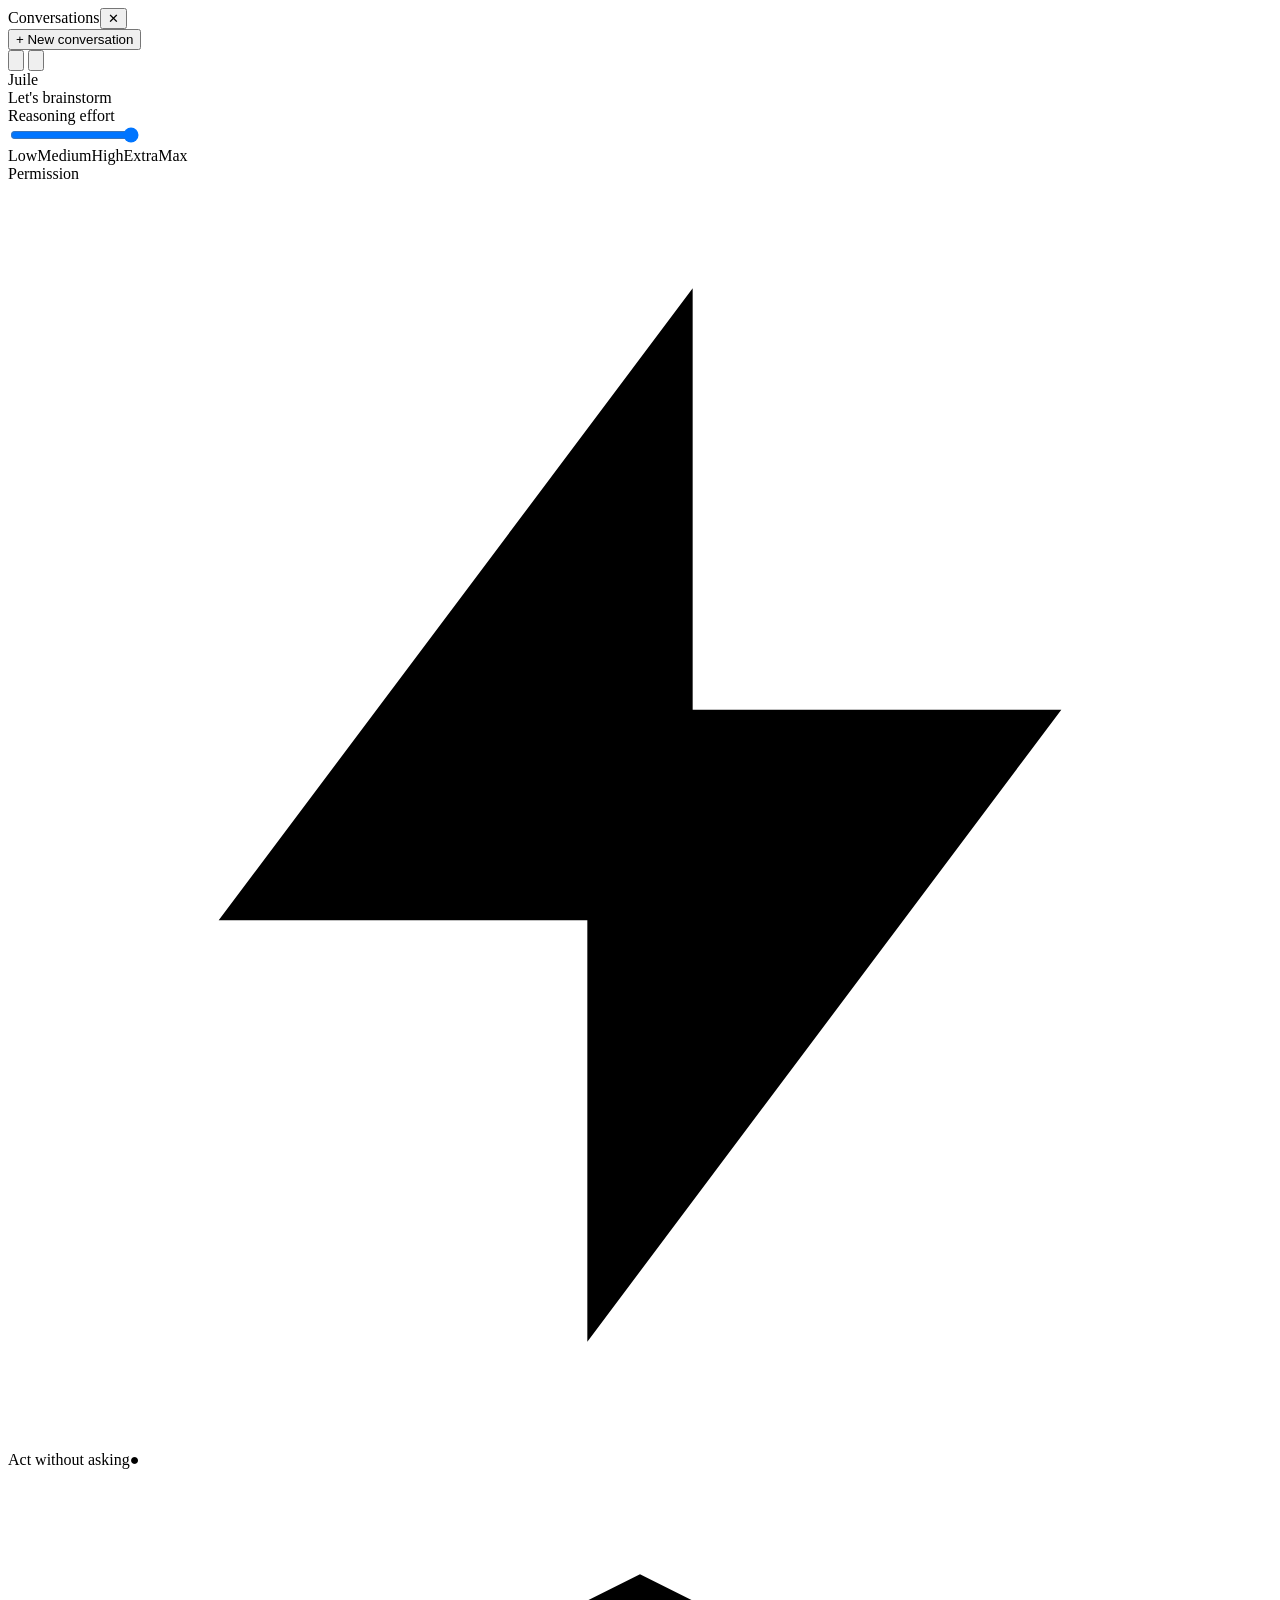
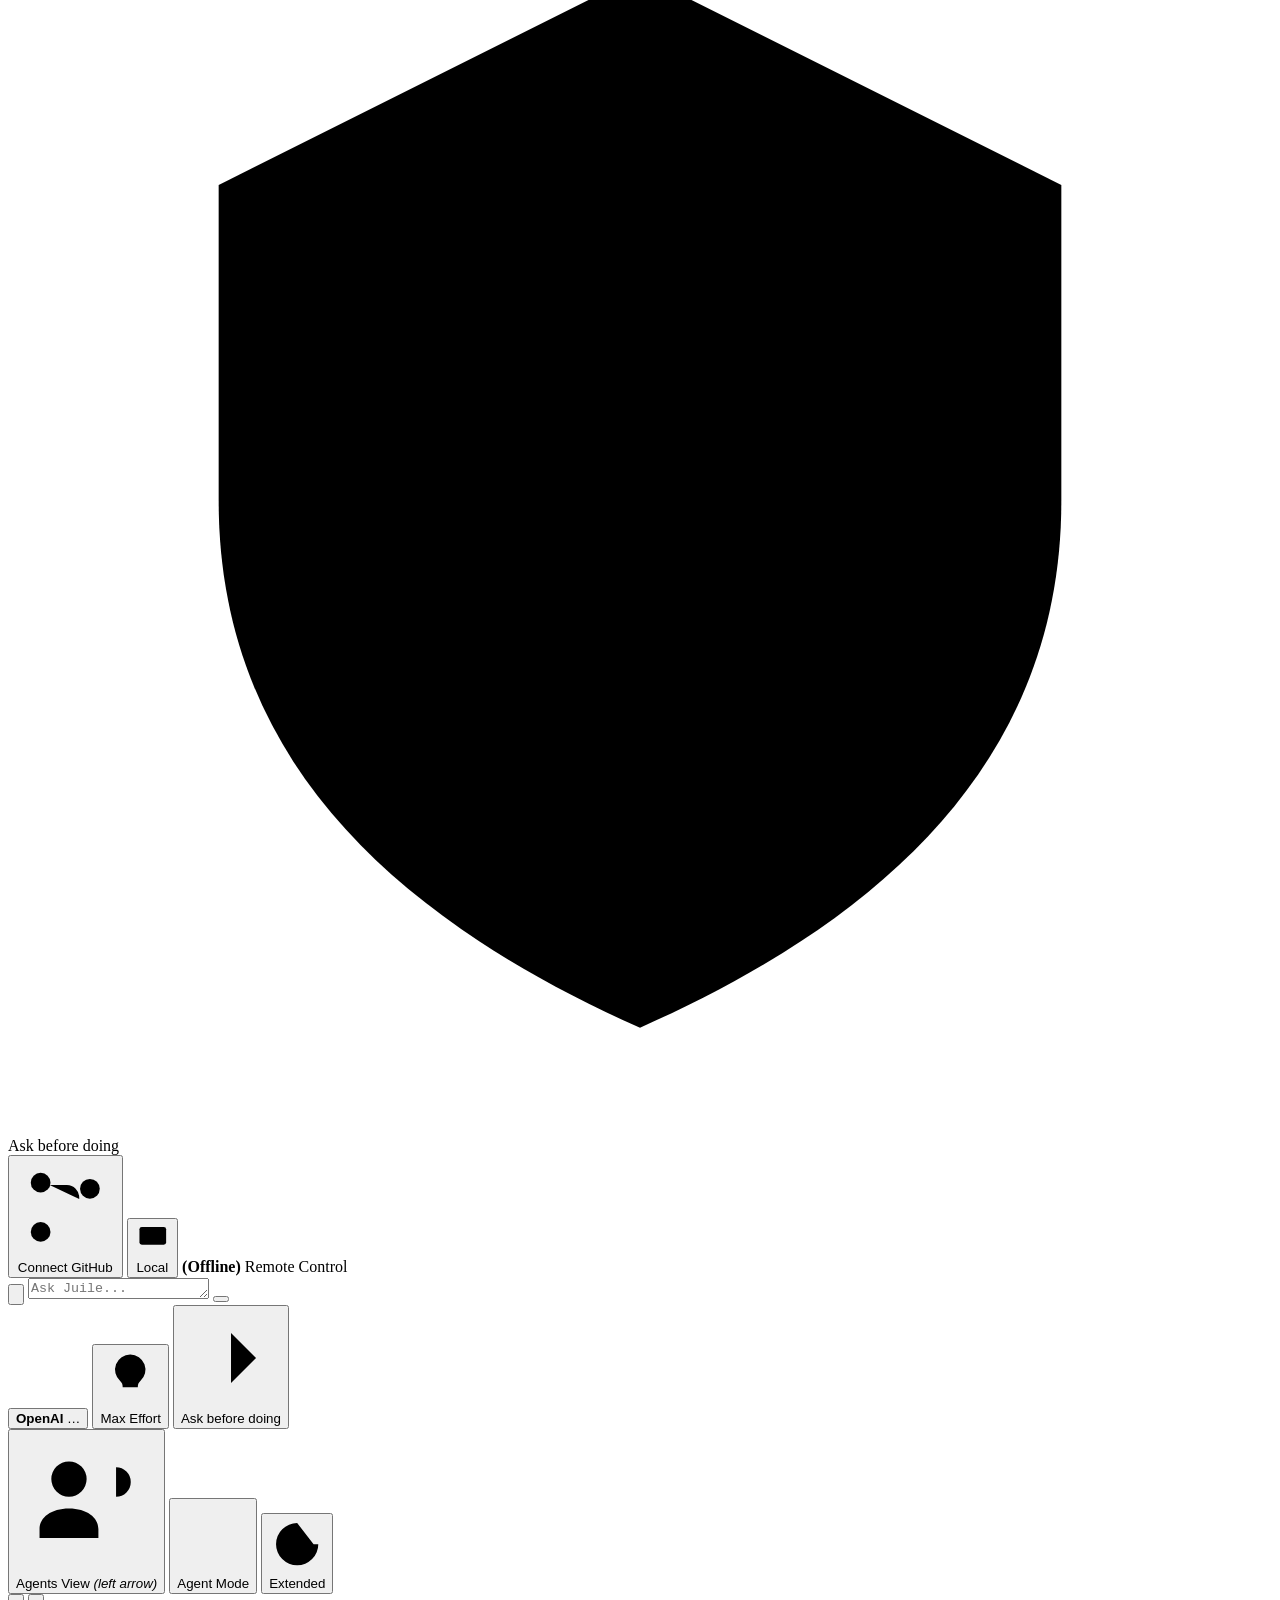
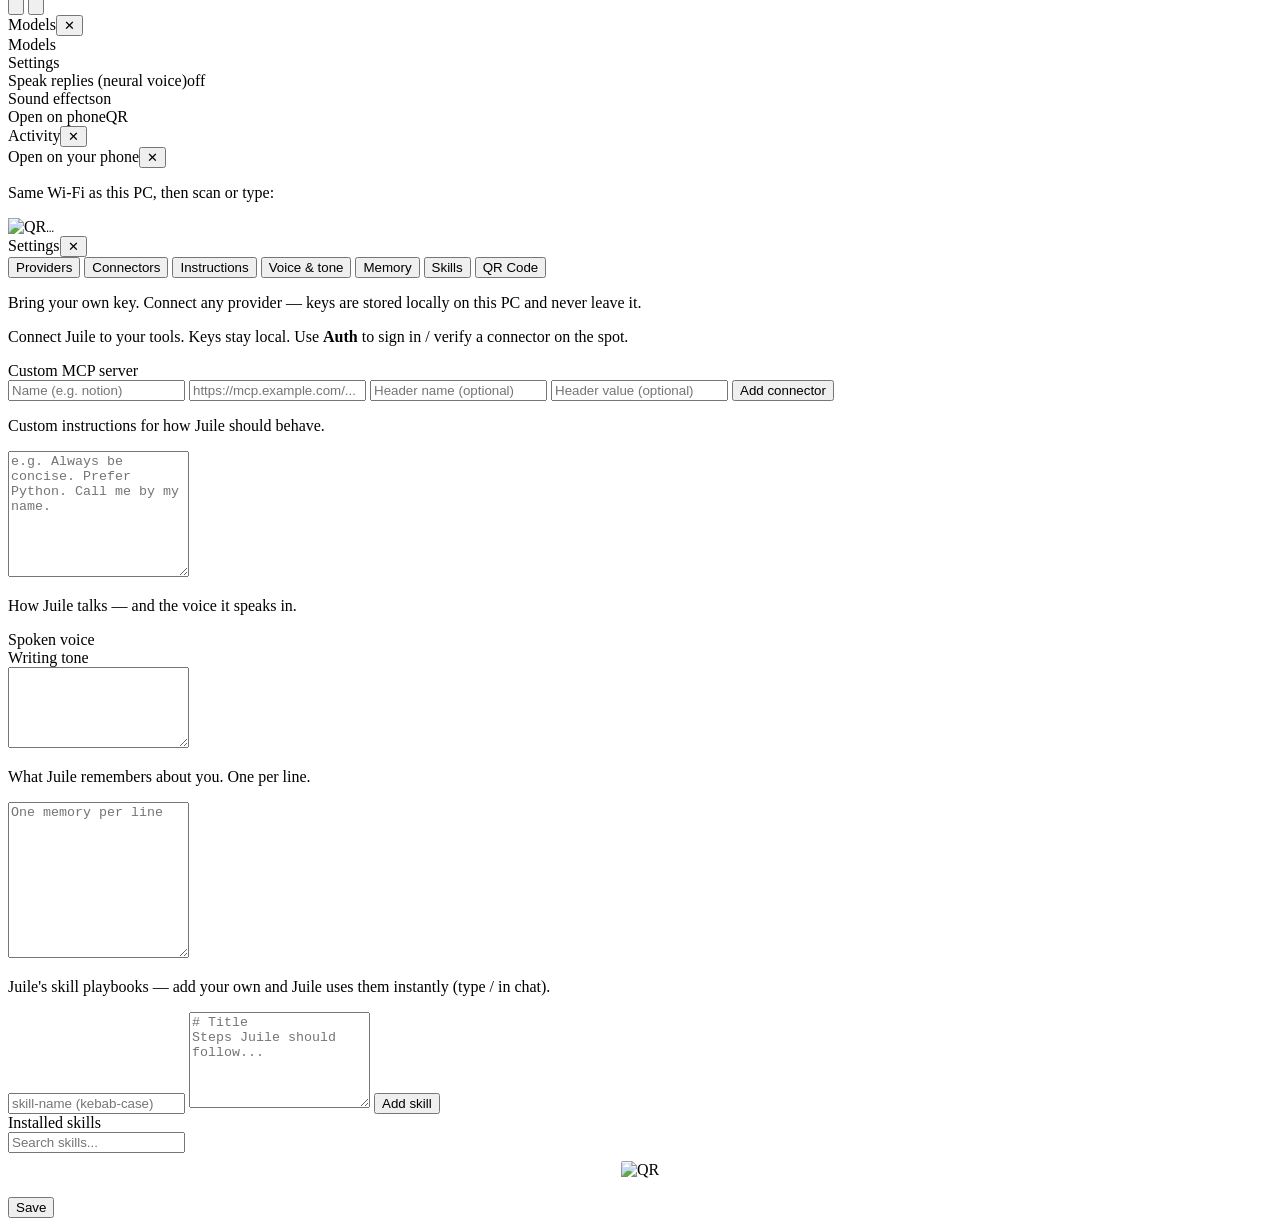
==== juile-windows/web/index.html @ 680b4dbb "Add Juile builds: juile-windows and juile-arch-linux - juile-windows/: Windows build (Juile.bat laun" ====
<!DOCTYPE html>
<html lang="en">
<head>
  <meta charset="UTF-8" />
  <meta name="viewport" content="width=device-width, initial-scale=1.0, maximum-scale=1.0" />
  <title>Juile</title>
  <link rel="icon" type="image/png" href="/logo.png?v=9" />
  <link rel="apple-touch-icon" href="/logo.png?v=9" />
  <link rel="preconnect" href="https://fonts.googleapis.com" />
  <link rel="preconnect" href="https://fonts.gstatic.com" crossorigin />
  <link href="https://fonts.googleapis.com/css2?family=Instrument+Sans:wght@400;500;600;700;800&family=Young+Serif&display=swap" rel="stylesheet" />
  <link rel="stylesheet" href="/styles.css?v=9" />
  <link rel="stylesheet" href="/styles2.css?v=9" />
  <link rel="stylesheet" href="/styles3.css?v=9" />
  <script src="https://cdn.jsdelivr.net/npm/marked/marked.min.js"></script>
  <script src="https://cdn.jsdelivr.net/npm/dompurify@3/dist/purify.min.js"></script>
  <script src="https://cdn.jsdelivr.net/npm/chart.js@4"></script>
</head>
<body>
  <!-- warm gradient background + soft glows -->
  <div class="bg" aria-hidden="true"><span class="glow g1"></span><span class="glow g2"></span><span class="glow g3"></span></div>

  <!-- left conversation sidebar -->
  <aside id="convPanel">
    <div class="cpHead"><span>Conversations</span><button id="cpClose" class="x">✕</button></div>
    <button id="cpNew" class="cpNew">+ New conversation</button>
    <div id="convPanelList"></div>
  </aside>

  <!-- top-left: new conversation + conversations list + title -->
  <header id="topbar">
    <button class="tlbtn" id="iconPlus" title="New conversation"><svg viewBox="0 0 24 24"><line x1="12" y1="5" x2="12" y2="19"/><line x1="5" y1="12" x2="19" y2="12"/></svg></button>
    <button class="tlbtn" id="greetingPill" title="Conversations">
      <svg viewBox="0 0 24 24"><circle cx="12" cy="12" r="8.5"/><circle cx="12" cy="12" r="3"/></svg>
    </button>
    <div id="greetingText" class="convtitle">Juile</div>
  </header>

  <!-- center presence + transcript (fades into the orbs) -->
  <main id="stage">
    <div id="transcript"></div>
    <div id="circles"><span class="circle"></span><span class="circle"></span><span class="circle"></span><span class="circle"></span></div>
    <div id="greeting">Let's brainstorm</div>
  </main>

  <!-- composer -->
  <div id="composer">
    <div id="attachments"></div>
    <div id="imgPreview" class="hidden"></div>
    <div id="jstatus" class="hidden"></div>
    <div id="queue"></div>

    <!-- floating menus (open upward, liquid glass) -->
    <div id="cmdMenu" class="hidden"></div>
    <div id="plusMenu" class="hidden"></div>
    <div id="ghMenu" class="popmenu hidden"></div>
    <div id="localMenu" class="popmenu hidden"></div>
    <div id="modeMenu" class="popmenu hidden"></div>
    <div id="speedMenu" class="popmenu hidden"></div>
    <div id="effortMenu" class="popmenu hidden">
      <div class="dd-title">Reasoning effort</div>
      <input type="range" min="0" max="4" step="1" value="4" id="effortSlider" />
      <div class="dd-scale"><span>Low</span><span>Medium</span><span>High</span><span>Extra</span><span>Max</span></div>
      <div class="dd-title">Permission</div>
      <div class="dd-opt" data-perm="bypass"><svg viewBox="0 0 24 24"><polygon points="13 2 4 14 11 14 11 22 20 10 13 10 13 2"/></svg><span>Act without asking</span><span class="ck" id="ckBypass">●</span></div>
      <div class="dd-opt" data-perm="ask"><svg viewBox="0 0 24 24"><path d="M12 2l8 4v6c0 5-3.5 8-8 10-4.5-2-8-5-8-10V6z"/></svg><span>Ask before doing</span><span class="ck" id="ckAsk"></span></div>
    </div>
    <div id="askMenu" class="hidden"></div>
    <div id="permMenu" class="hidden"></div>

    <div class="cbox">
      <!-- context bar: GitHub repo / Local folder / Remote control -->
      <div id="ctxBar">
        <button class="cchip" id="ghChip" title="GitHub access">
          <svg viewBox="0 0 24 24" class="i-branch"><circle cx="6" cy="6" r="2.4"/><circle cx="6" cy="18" r="2.4"/><circle cx="18" cy="7.5" r="2.4"/><path d="M6 8.4v7.2M8.2 6.6h4.2a3 3 0 0 1 3 3v.4"/></svg>
          <span id="ghChipText">Connect GitHub</span>
        </button>
        <button class="cchip" id="localChip" title="Local folder focus">
          <svg viewBox="0 0 24 24" class="i-local"><rect x="3" y="4" width="18" height="12" rx="1.6"/><path d="M2 20h20"/></svg>
          <span id="localChipText">Local</span>
        </button>
        <span class="cchip status" id="remoteChip" title="Phone ↔ PC link">
          <span class="rdot"></span><b id="remoteState">(Offline)</b>&nbsp;Remote Control
        </span>
      </div>

      <!-- agents view (replaces the input row when toggled) -->
      <div id="agentsView" class="hidden"></div>

      <!-- input row -->
      <div id="inputBar">
        <button class="plus" id="addBtn" title="More"><svg viewBox="0 0 24 24"><line x1="12" y1="5" x2="12" y2="19"/><line x1="5" y1="12" x2="19" y2="12"/></svg></button>
        <textarea id="input" rows="1" placeholder="Ask Juile..."></textarea>
        <button class="send" id="sendBtn" title="Send"></button>
      </div>

      <!-- meta row: model / effort / permission -->
      <div id="metaRow">
        <button class="mchip model" id="modelChip"><b>OpenAI</b> <span id="modelName">…</span></button>
        <span class="mdot"></span>
        <button class="mchip" id="effortPill"><svg viewBox="0 0 24 24" class="i-bulb"><path d="M9 18h6M10 21h4M12 3a6 6 0 0 0-4 10.5c.8.8 1 1.4 1 2.5h6c0-1.1.2-1.7 1-2.5A6 6 0 0 0 12 3z"/></svg><span id="effortLabel">Max Effort</span></button>
        <span class="mdot"></span>
        <button class="mchip" id="permChip"><svg viewBox="0 0 24 24" class="i-perm"><path d="M5 12h13M12 6l6 6-6 6"/></svg><span id="permChipText">Ask before doing</span></button>
      </div>

      <!-- mode row: agents view / interaction mode / speed -->
      <div id="modeRow">
        <button class="mchip" id="agentsBtn"><svg viewBox="0 0 24 24" class="i-agents"><path d="M9 11a3 3 0 1 0 0-6 3 3 0 0 0 0 6zm0 2c-3 0-5 1.5-5 3.5V18h10v-1.5C14 14.5 12 13 9 13zm8-2a2.5 2.5 0 1 0 0-5"/></svg><span>Agents View</span> <i>(left arrow)</i></button>
        <button class="mchip" id="imodeChip"><svg viewBox="0 0 24 24" class="i-mode"><path d="M3 6h18M3 12h18M3 18h12"/></svg><span id="imodeLabel">Agent Mode</span></button>
        <button class="mchip" id="speedChip"><svg viewBox="0 0 24 24" class="i-speed"><path d="M12 3a9 9 0 1 0 9 9h-2M12 12l5-3"/></svg><span id="speedLabel">Extended</span></button>
      </div>
    </div>
  </div>

  <!-- bottom-left: settings + activity -->
  <div id="bottomLeft">
    <button class="blbtn" id="iconTune" title="Settings"><svg viewBox="0 0 24 24"><line x1="4" y1="8" x2="20" y2="8"/><circle cx="9" cy="8" r="2.4"/><line x1="4" y1="16" x2="20" y2="16"/><circle cx="15" cy="16" r="2.4"/></svg></button>
    <button class="blbtn" id="iconShare" title="Activity log"><svg viewBox="0 0 24 24"><circle cx="6" cy="12" r="2.3"/><circle cx="18" cy="6" r="2.3"/><circle cx="18" cy="18" r="2.3"/><line x1="8" y1="11" x2="16" y2="7"/><line x1="8" y1="13" x2="16" y2="17"/></svg></button>
  </div>

  <input type="file" id="fileInput" multiple hidden />

  <div id="modelPanel" class="panel hidden">
    <div class="panel-head">Models<button class="x" data-close="modelPanel">✕</button></div>
    <div id="providerList"></div>
    <div class="panel-sub">Models</div>
    <div id="modelList"></div>
    <div class="panel-sub">Settings</div>
    <div class="opt" id="ttsToggle"><span>Speak replies (neural voice)</span><span class="badge" id="ttsState">off</span></div>
    <div class="opt" id="sfxToggle"><span>Sound effects</span><span class="badge on" id="sfxState">on</span></div>
    <div class="opt" id="phoneOpt"><span>Open on phone</span><span class="badge">QR</span></div>
  </div>

  <aside id="logPanel" class="hidden">
    <div class="panel-head">Activity<button class="x" data-close="logPanel">✕</button></div>
    <div id="logItems"></div>
  </aside>

  <div id="phonePanel" class="panel hidden">
    <div class="panel-head">Open on your phone<button class="x" data-close="phonePanel">✕</button></div>
    <p class="muted">Same Wi-Fi as this PC, then scan or type:</p>
    <img id="qr" src="/qr.png" alt="QR" /><code id="lanUrl">…</code>
  </div>

  <!-- settings modal -->
  <div id="settingsModal" class="modal hidden">
    <div class="modal-card">
      <div class="modal-head"><span>Settings</span><button class="x" data-close="settingsModal">✕</button></div>
      <div class="setrow">
      <div class="tabs">
        <button class="tab sel" data-tab="providers">Providers</button>
        <button class="tab" data-tab="conn">Connectors</button>
        <button class="tab" data-tab="instr">Instructions</button>
        <button class="tab" data-tab="tone">Voice &amp; tone</button>
        <button class="tab" data-tab="mem">Memory</button>
        <button class="tab" data-tab="skills">Skills</button>
        <button class="tab" data-tab="qr">QR Code</button>
      </div>
      <div class="setpanes">

      <div class="tabpane" data-pane="providers">
        <p class="muted small">Bring your own key. Connect any provider — keys are stored locally on this PC and never leave it.</p>
        <div id="provForm"></div>
      </div>

      <div class="tabpane hidden" data-pane="conn">
        <p class="muted small">Connect Juile to your tools. Keys stay local. Use <b>Auth</b> to sign in / verify a connector on the spot.</p>
        <div id="mcpForm"></div>
        <div class="panel-sub">Custom MCP server</div>
        <input id="connName" placeholder="Name (e.g. notion)" />
        <input id="connUrl" placeholder="https://mcp.example.com/..." />
        <input id="connHName" placeholder="Header name (optional)" />
        <input id="connHVal" placeholder="Header value (optional)" />
        <button id="connAdd" class="primary">Add connector</button>
        <div id="connList"></div>
      </div>

      <div class="tabpane hidden" data-pane="instr">
        <p class="muted small">Custom instructions for how Juile should behave.</p>
        <textarea id="setInstr" rows="8" placeholder="e.g. Always be concise. Prefer Python. Call me by my name."></textarea>
      </div>
      <div class="tabpane hidden" data-pane="tone">
        <p class="muted small">How Juile talks — and the voice it speaks in.</p>
        <div class="panel-sub">Spoken voice</div>
        <div id="voicePicker" class="voicegrid"></div>
        <div class="panel-sub">Writing tone</div>
        <textarea id="setTone" rows="5"></textarea>
      </div>
      <div class="tabpane hidden" data-pane="mem">
        <p class="muted small">What Juile remembers about you. One per line.</p>
        <textarea id="setMem" rows="10" placeholder="One memory per line"></textarea>
      </div>
      <div class="tabpane hidden" data-pane="skills">
        <p class="muted small">Juile's skill playbooks — add your own and Juile uses them instantly (type / in chat).</p>
        <input id="skillName" placeholder="skill-name (kebab-case)" />
        <textarea id="skillBody" rows="6" placeholder="# Title&#10;Steps Juile should follow..."></textarea>
        <button id="skillAdd" class="primary">Add skill</button>
        <div class="panel-sub">Installed skills</div>
        <input id="skillSearch" placeholder="Search skills..." />
        <div id="skillList" style="max-height:240px;overflow:auto"></div>
      </div>
      <div class="tabpane hidden" data-pane="qr" style="text-align:center">
        <img id="qr2" src="/qr.png" alt="QR" style="width:200px;background:#fff;border-radius:10px;padding:8px" />
        <code id="lanUrl2" style="display:block;margin-top:10px"></code>
      </div>
      </div></div>
      <div class="modal-foot"><button id="setSave" class="primary">Save</button></div>
    </div>
  </div>

  <script src="/app.js?v=9"></script>
  <script src="/app2.js?v=9"></script>
  <script src="/app3.js?v=9"></script>
</body>
</html>
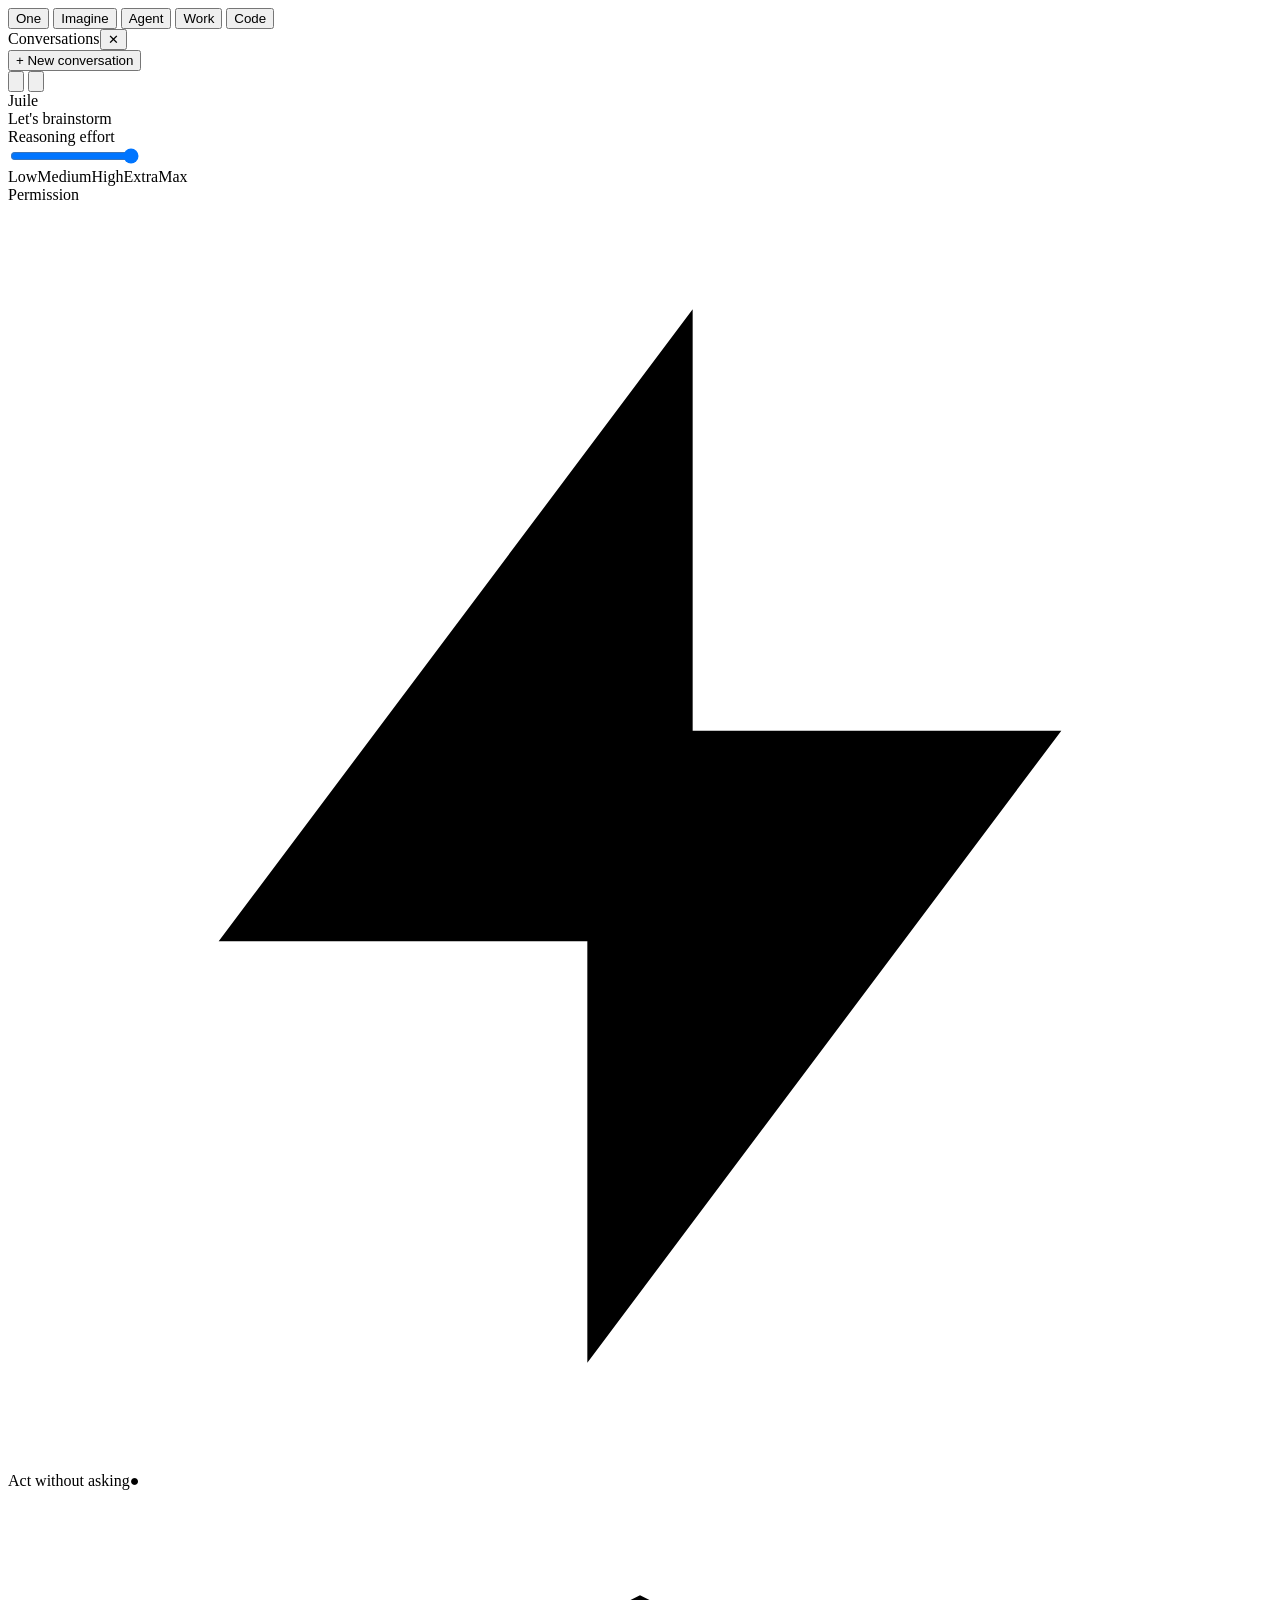
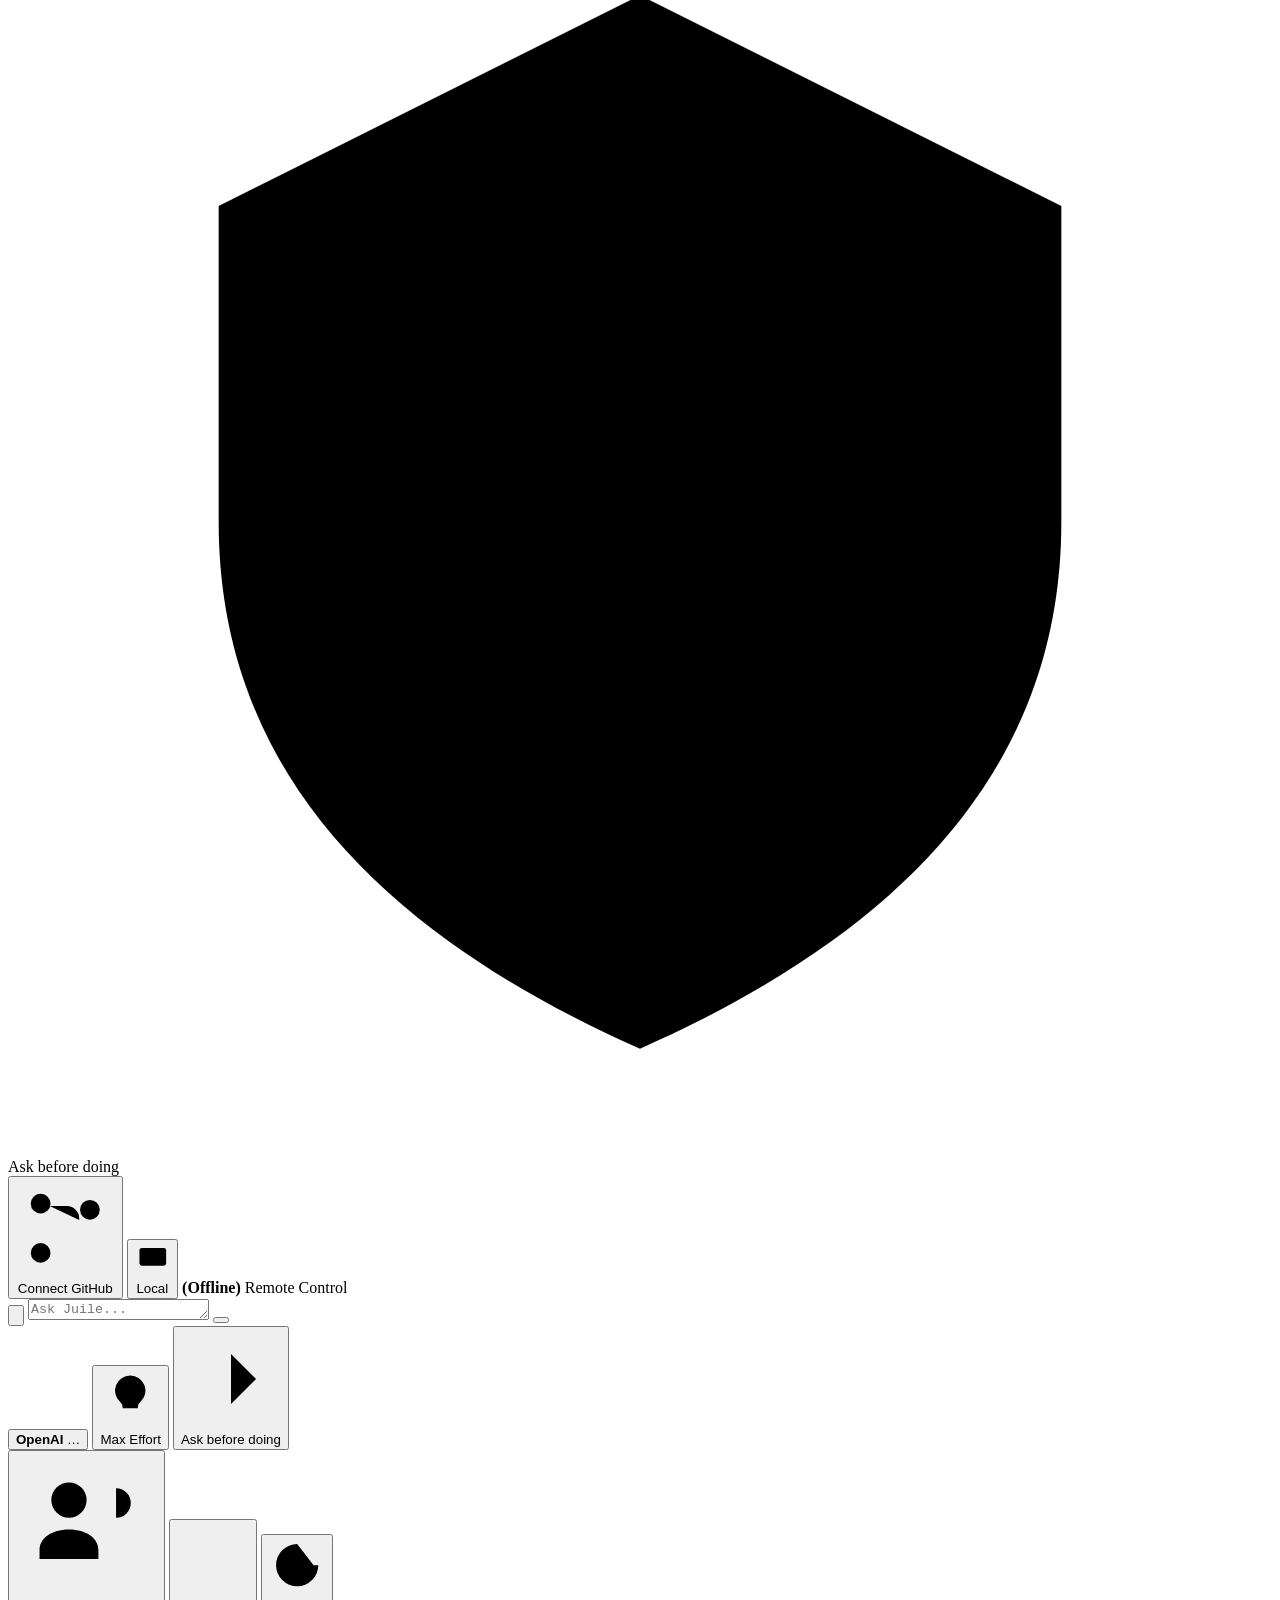
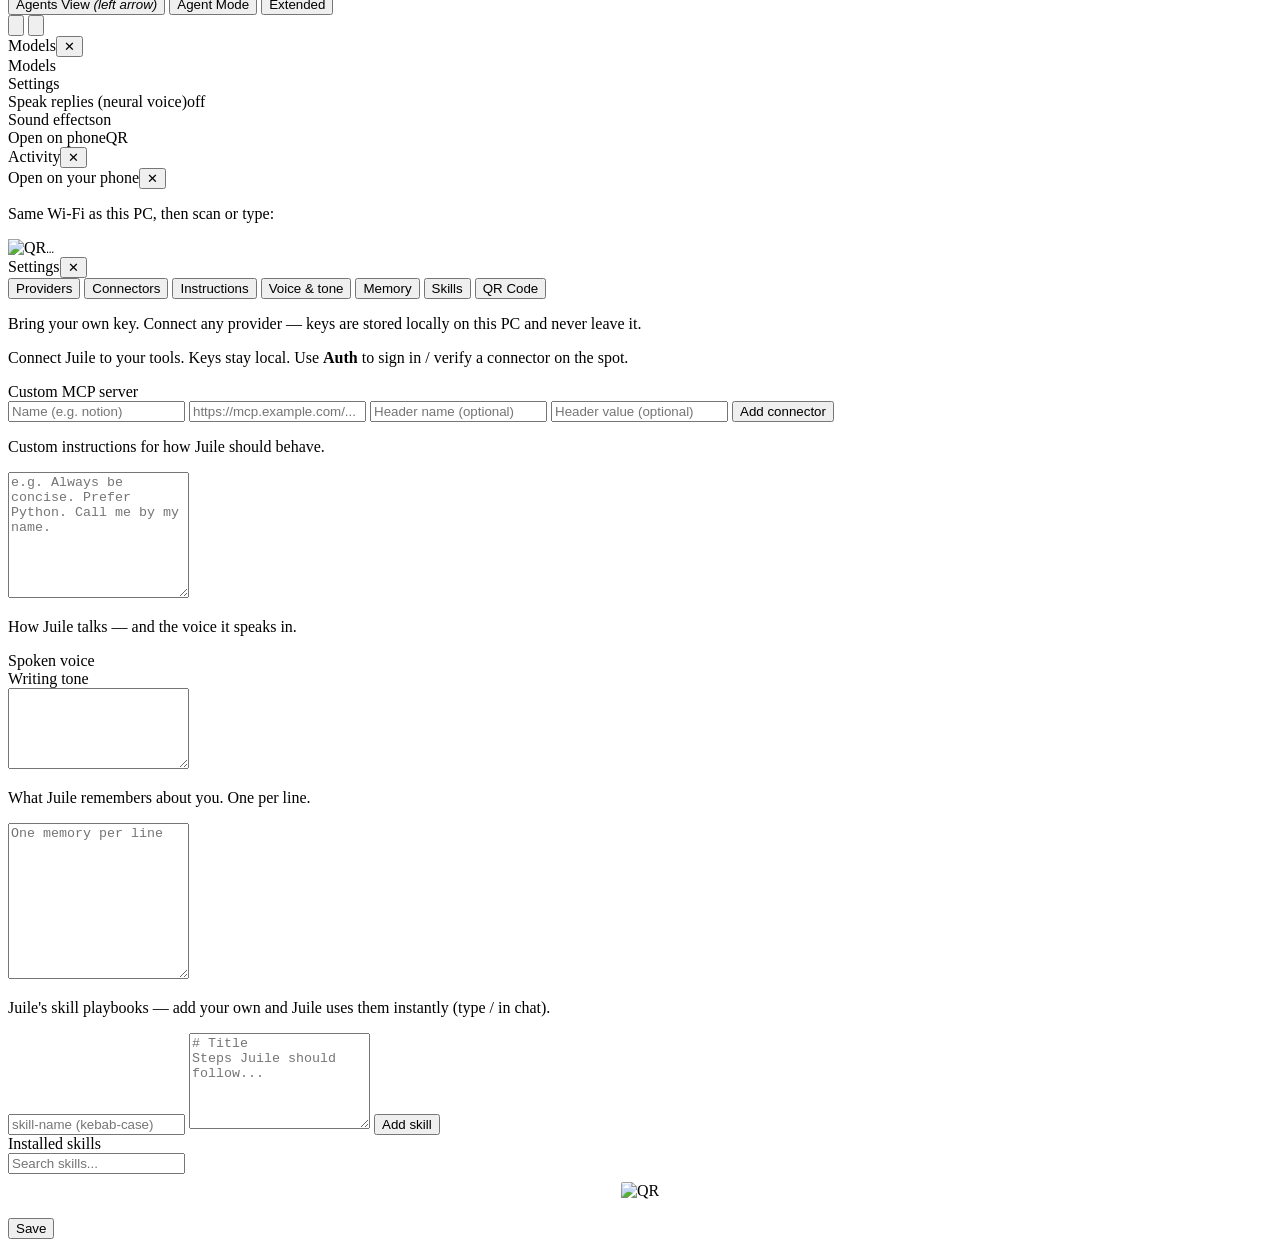
==== commit 98705ee5: "Add Infinite Agents mode + top sections nav (One/Imagine/Agent/Work/Code) #2 Infinite Agents: new in" ====
--- a/juile-windows/web/index.html
+++ b/juile-windows/web/index.html
@@ -4,14 +4,14 @@
   <meta charset="UTF-8" />
   <meta name="viewport" content="width=device-width, initial-scale=1.0, maximum-scale=1.0" />
   <title>Juile</title>
-  <link rel="icon" type="image/png" href="/logo.png?v=9" />
-  <link rel="apple-touch-icon" href="/logo.png?v=9" />
+  <link rel="icon" type="image/png" href="/logo.png?v=12" />
+  <link rel="apple-touch-icon" href="/logo.png?v=12" />
   <link rel="preconnect" href="https://fonts.googleapis.com" />
   <link rel="preconnect" href="https://fonts.gstatic.com" crossorigin />
   <link href="https://fonts.googleapis.com/css2?family=Instrument+Sans:wght@400;500;600;700;800&family=Young+Serif&display=swap" rel="stylesheet" />
-  <link rel="stylesheet" href="/styles.css?v=9" />
-  <link rel="stylesheet" href="/styles2.css?v=9" />
-  <link rel="stylesheet" href="/styles3.css?v=9" />
+  <link rel="stylesheet" href="/styles.css?v=12" />
+  <link rel="stylesheet" href="/styles2.css?v=12" />
+  <link rel="stylesheet" href="/styles3.css?v=12" />
   <script src="https://cdn.jsdelivr.net/npm/marked/marked.min.js"></script>
   <script src="https://cdn.jsdelivr.net/npm/dompurify@3/dist/purify.min.js"></script>
   <script src="https://cdn.jsdelivr.net/npm/chart.js@4"></script>
@@ -19,6 +19,16 @@
 <body>
   <!-- warm gradient background + soft glows -->
   <div class="bg" aria-hidden="true"><span class="glow g1"></span><span class="glow g2"></span><span class="glow g3"></span></div>
+
+  <!-- top sections nav -->
+  <nav id="topnav" aria-label="Sections">
+    <button class="navsec" data-sec="one">One</button>
+    <button class="navsec" data-sec="imagine">Imagine</button>
+    <button class="navsec sel" data-sec="agent">Agent</button>
+    <button class="navsec" data-sec="work">Work</button>
+    <button class="navsec" data-sec="code">Code</button>
+  </nav>
+  <div id="toast" class="hidden"></div>
 
   <!-- left conversation sidebar -->
   <aside id="convPanel">
@@ -172,6 +182,7 @@
         <input id="connHName" placeholder="Header name (optional)" />
         <input id="connHVal" placeholder="Header value (optional)" />
         <button id="connAdd" class="primary">Add connector</button>
+        <div id="connMsg" class="muted small"></div>
         <div id="connList"></div>
       </div>
 
@@ -208,8 +219,8 @@
     </div>
   </div>
 
-  <script src="/app.js?v=9"></script>
-  <script src="/app2.js?v=9"></script>
-  <script src="/app3.js?v=9"></script>
+  <script src="/app.js?v=12"></script>
+  <script src="/app2.js?v=12"></script>
+  <script src="/app3.js?v=12"></script>
 </body>
 </html>
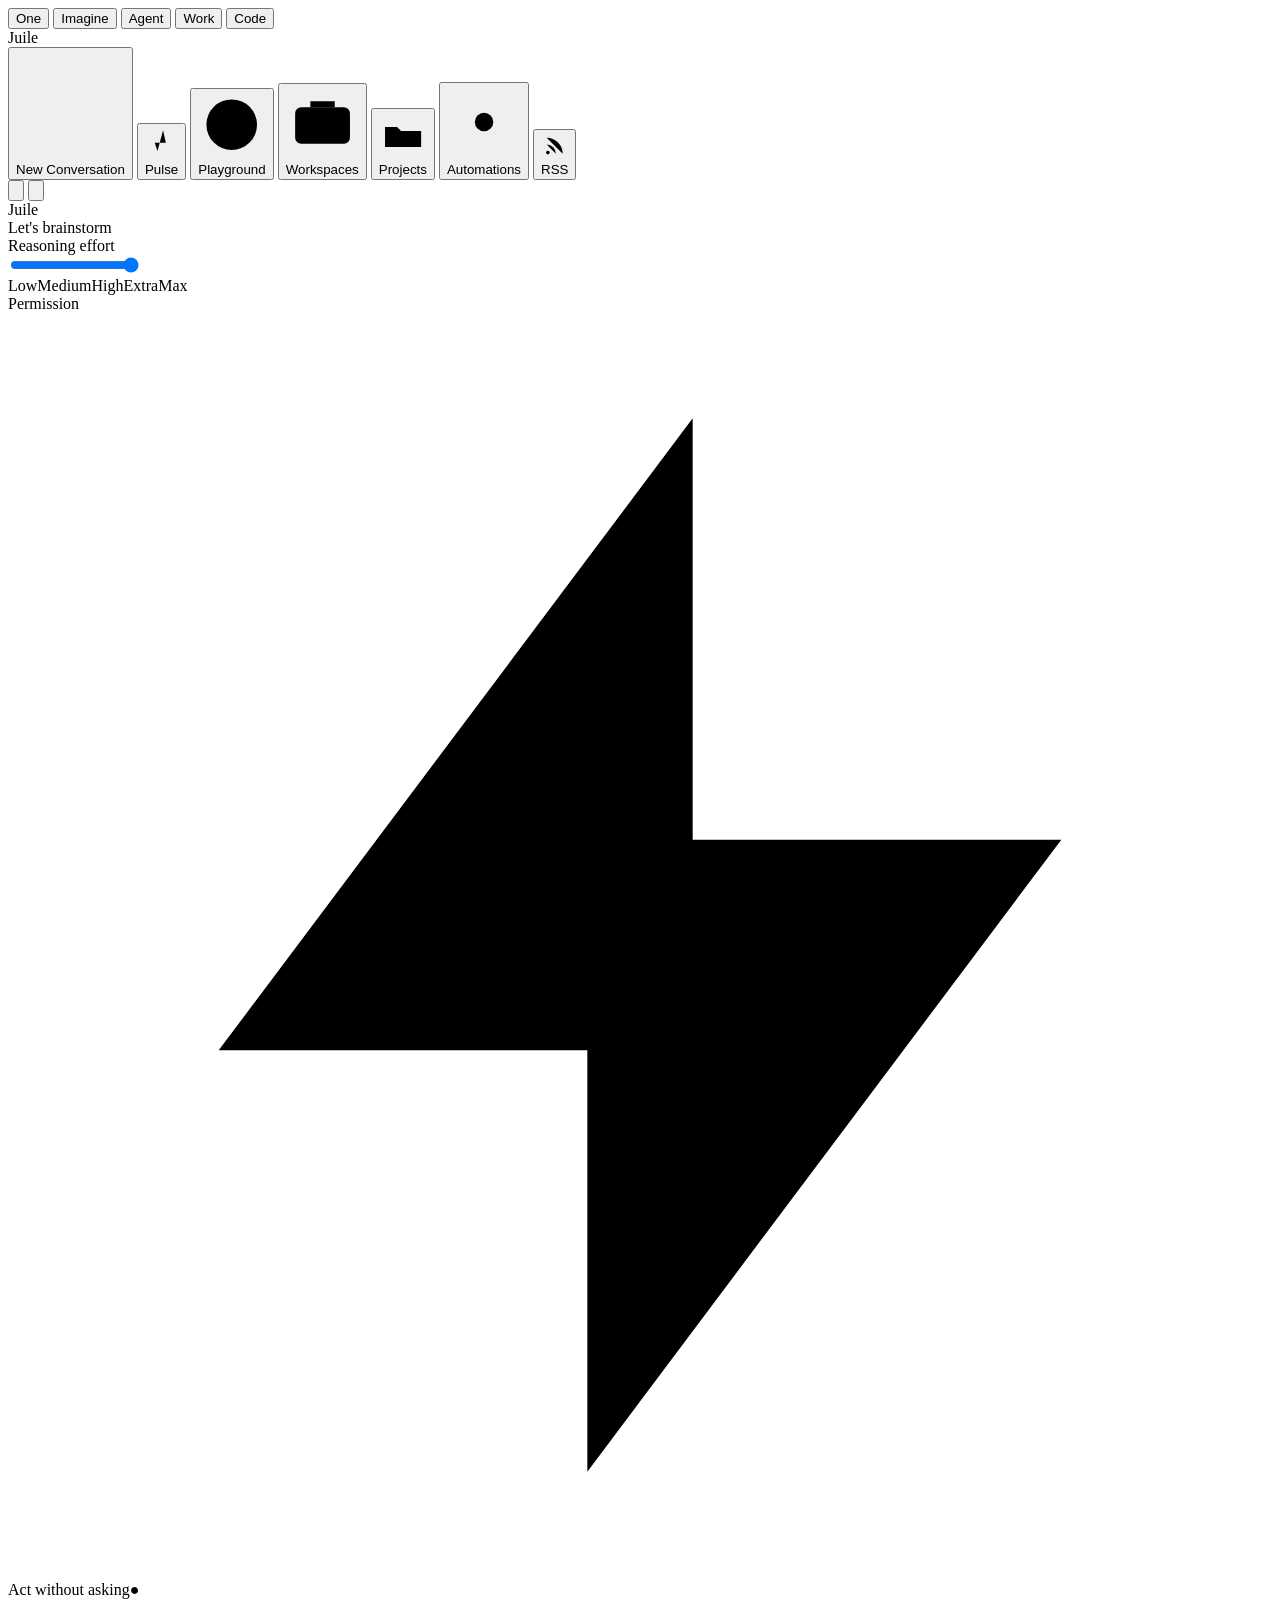
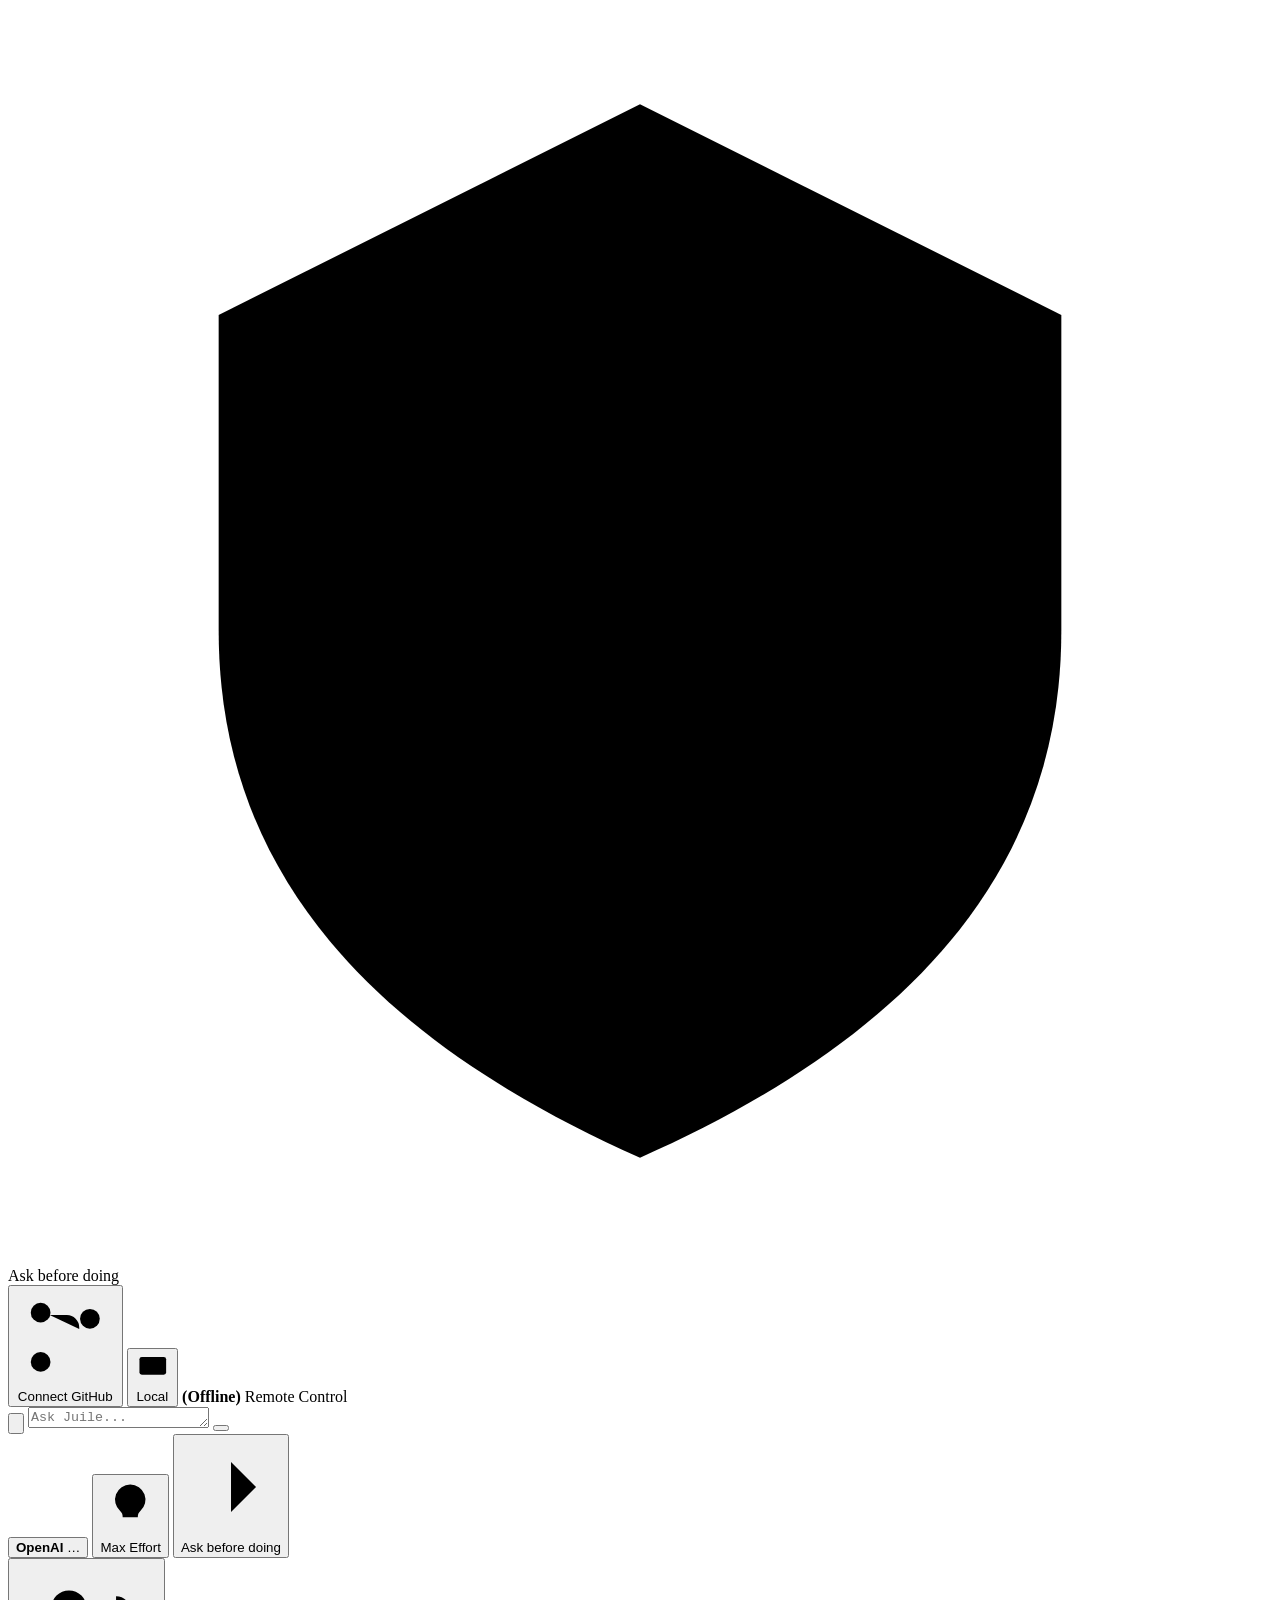
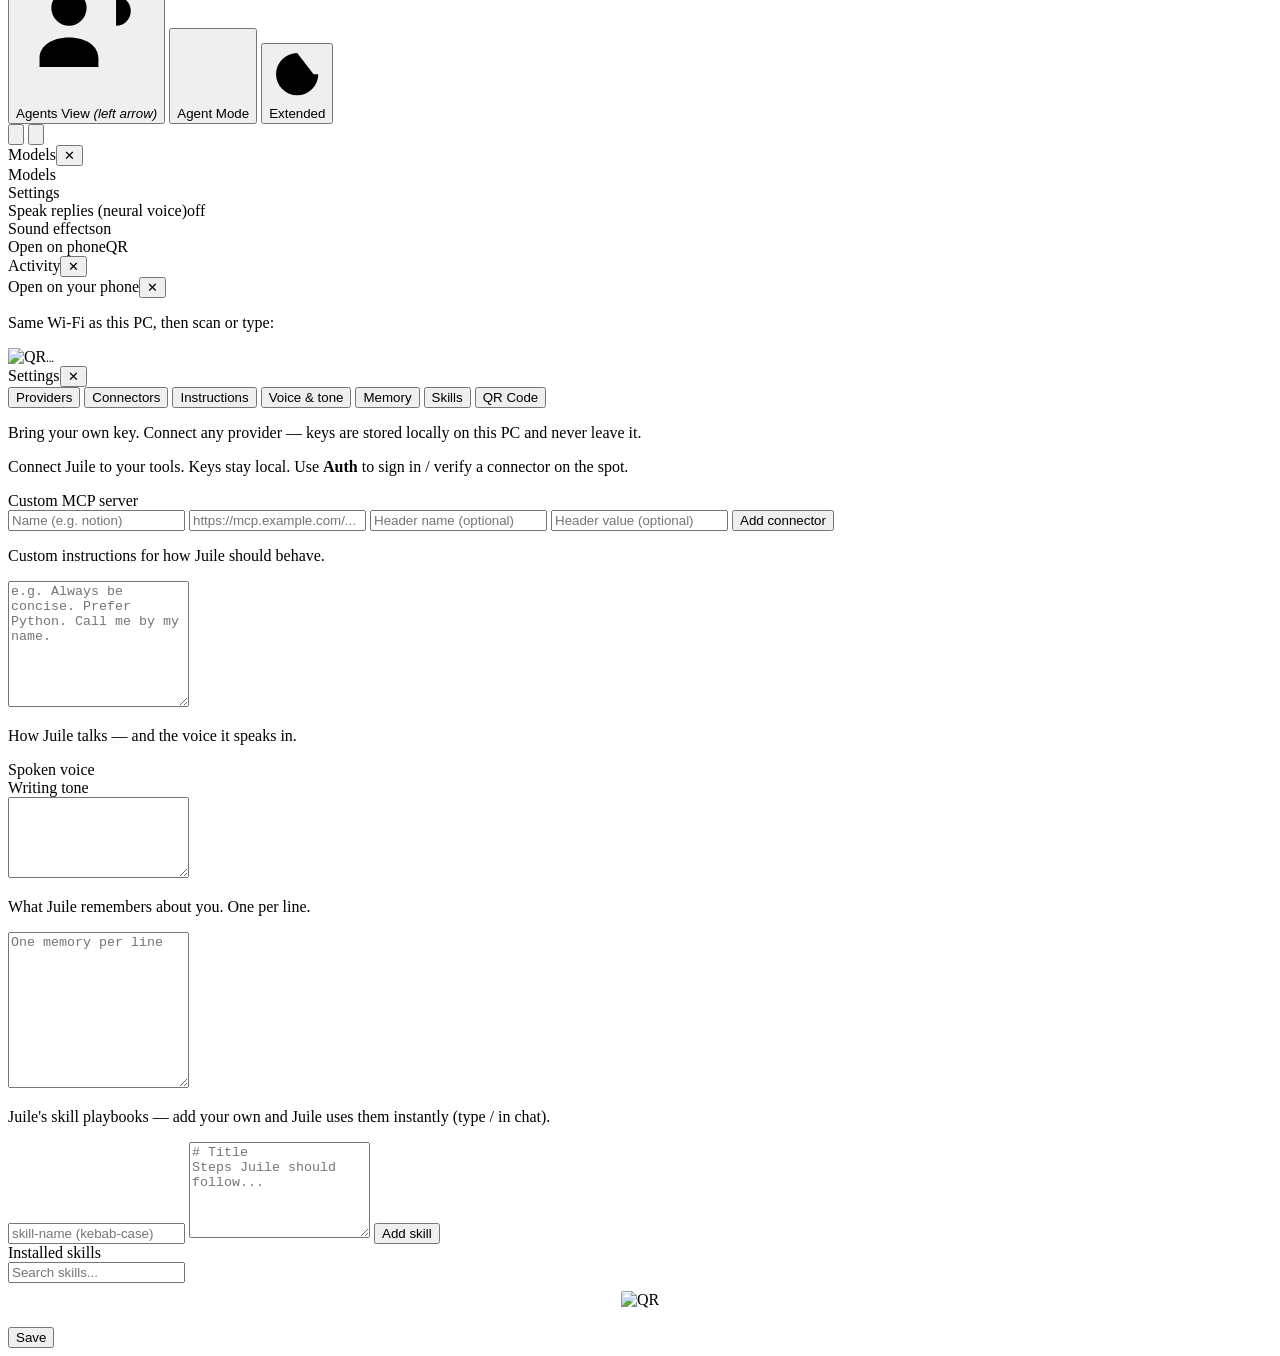
==== commit 42c828c6: "Add permanent left sidebar (redesign): action list + conversation list New permanent 290px warm-glas" ====
--- a/juile-windows/web/index.html
+++ b/juile-windows/web/index.html
@@ -4,14 +4,14 @@
   <meta charset="UTF-8" />
   <meta name="viewport" content="width=device-width, initial-scale=1.0, maximum-scale=1.0" />
   <title>Juile</title>
-  <link rel="icon" type="image/png" href="/logo.png?v=12" />
-  <link rel="apple-touch-icon" href="/logo.png?v=12" />
+  <link rel="icon" type="image/png" href="/logo.png?v=15" />
+  <link rel="apple-touch-icon" href="/logo.png?v=15" />
   <link rel="preconnect" href="https://fonts.googleapis.com" />
   <link rel="preconnect" href="https://fonts.gstatic.com" crossorigin />
   <link href="https://fonts.googleapis.com/css2?family=Instrument+Sans:wght@400;500;600;700;800&family=Young+Serif&display=swap" rel="stylesheet" />
-  <link rel="stylesheet" href="/styles.css?v=12" />
-  <link rel="stylesheet" href="/styles2.css?v=12" />
-  <link rel="stylesheet" href="/styles3.css?v=12" />
+  <link rel="stylesheet" href="/styles.css?v=15" />
+  <link rel="stylesheet" href="/styles2.css?v=15" />
+  <link rel="stylesheet" href="/styles3.css?v=15" />
   <script src="https://cdn.jsdelivr.net/npm/marked/marked.min.js"></script>
   <script src="https://cdn.jsdelivr.net/npm/dompurify@3/dist/purify.min.js"></script>
   <script src="https://cdn.jsdelivr.net/npm/chart.js@4"></script>
@@ -32,8 +32,16 @@
 
   <!-- left conversation sidebar -->
   <aside id="convPanel">
-    <div class="cpHead"><span>Conversations</span><button id="cpClose" class="x">✕</button></div>
-    <button id="cpNew" class="cpNew">+ New conversation</button>
+    <div class="sbBrand"><img src="/logo.png?v=15" alt=""/><span>Juile</span></div>
+    <nav class="sbActions">
+      <button class="sbAct" data-act="new"><svg viewBox="0 0 24 24"><line x1="12" y1="5" x2="12" y2="19"/><line x1="5" y1="12" x2="19" y2="12"/></svg><span>New Conversation</span></button>
+      <button class="sbAct" data-act="pulse"><svg viewBox="0 0 24 24"><path d="M3 12h4l2 6 4-15 2 9h6"/></svg><span>Pulse</span></button>
+      <button class="sbAct" data-act="playground"><svg viewBox="0 0 24 24"><circle cx="12" cy="12" r="9"/><circle cx="9.5" cy="10.5" r="1.2"/><circle cx="14.5" cy="10.5" r="1.2"/></svg><span>Playground</span></button>
+      <button class="sbAct" data-act="workspaces"><svg viewBox="0 0 24 24"><rect x="3" y="7" width="18" height="12" rx="2"/><path d="M8 7V5h8v2"/></svg><span>Workspaces</span></button>
+      <button class="sbAct" data-act="projects"><svg viewBox="0 0 24 24"><path d="M3 8h6l2 2h10v8H3z"/></svg><span>Projects</span></button>
+      <button class="sbAct" data-act="automations"><svg viewBox="0 0 24 24"><circle cx="12" cy="12" r="3"/><path d="M12 4v3M12 17v3M4 12h3M17 12h3"/></svg><span>Automations</span></button>
+      <button class="sbAct" data-act="rss"><svg viewBox="0 0 24 24"><circle cx="6" cy="18" r="1.6"/><path d="M5 11a8 8 0 0 1 8 8M5 5a14 14 0 0 1 14 14"/></svg><span>RSS</span></button>
+    </nav>
     <div id="convPanelList"></div>
   </aside>
 
@@ -219,8 +227,8 @@
     </div>
   </div>
 
-  <script src="/app.js?v=12"></script>
-  <script src="/app2.js?v=12"></script>
-  <script src="/app3.js?v=12"></script>
+  <script src="/app.js?v=15"></script>
+  <script src="/app2.js?v=15"></script>
+  <script src="/app3.js?v=15"></script>
 </body>
 </html>
